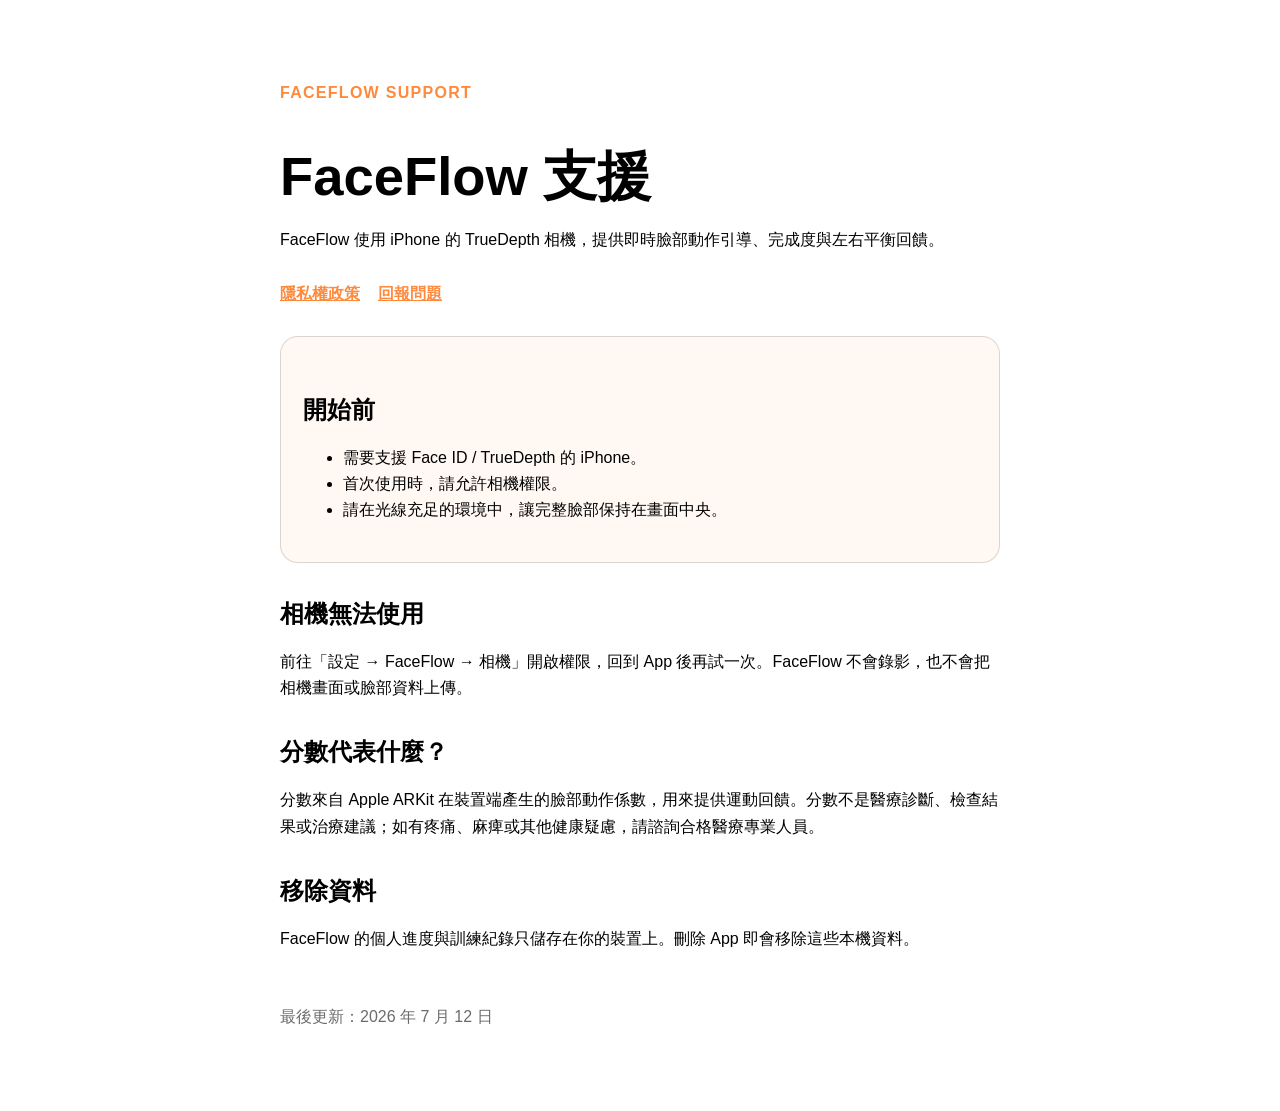
==== index.html @ c28bef28 "docs: publish FaceFlow support and privacy pages" ====
<!doctype html>
<html lang="zh-Hant">
<head>
  <meta charset="utf-8">
  <meta name="viewport" content="width=device-width, initial-scale=1">
  <title>FaceFlow 支援</title>
  <meta name="description" content="FaceFlow 臉部訓練 App 的支援與常見問題。">
  <link rel="stylesheet" href="styles.css">
</head>
<body>
<main>
  <p class="eyebrow">FaceFlow Support</p>
  <h1>FaceFlow 支援</h1>
  <p>FaceFlow 使用 iPhone 的 TrueDepth 相機，提供即時臉部動作引導、完成度與左右平衡回饋。</p>

  <nav>
    <a href="privacy.html">隱私權政策</a>
    <a href="https://github.com/tel0955850213/faceflow-support/issues/new">回報問題</a>
  </nav>

  <section class="card">
    <h2>開始前</h2>
    <ul>
      <li>需要支援 Face ID / TrueDepth 的 iPhone。</li>
      <li>首次使用時，請允許相機權限。</li>
      <li>請在光線充足的環境中，讓完整臉部保持在畫面中央。</li>
    </ul>
  </section>

  <h2>相機無法使用</h2>
  <p>前往「設定 → FaceFlow → 相機」開啟權限，回到 App 後再試一次。FaceFlow 不會錄影，也不會把相機畫面或臉部資料上傳。</p>

  <h2>分數代表什麼？</h2>
  <p>分數來自 Apple ARKit 在裝置端產生的臉部動作係數，用來提供運動回饋。分數不是醫療診斷、檢查結果或治療建議；如有疼痛、麻痺或其他健康疑慮，請諮詢合格醫療專業人員。</p>

  <h2>移除資料</h2>
  <p>FaceFlow 的個人進度與訓練紀錄只儲存在你的裝置上。刪除 App 即會移除這些本機資料。</p>

  <footer>最後更新：2026 年 7 月 12 日</footer>
</main>
</body>
</html>
---- styles.css ----
:root {
  color-scheme: light dark;
  font-family: -apple-system, BlinkMacSystemFont, "Segoe UI", sans-serif;
  line-height: 1.65;
  --accent: #ff8a3d;
  --surface: color-mix(in srgb, Canvas 94%, var(--accent) 6%);
  --border: color-mix(in srgb, CanvasText 14%, transparent);
}

body {
  margin: 0;
  background: Canvas;
  color: CanvasText;
}

main {
  width: min(720px, calc(100% - 40px));
  margin: 0 auto;
  padding: 64px 0 80px;
}

h1, h2 { line-height: 1.25; }
h1 { font-size: clamp(2rem, 7vw, 3.4rem); margin-bottom: 8px; }
h2 { margin-top: 36px; }

.eyebrow, a { color: var(--accent); }
.eyebrow { font-weight: 700; letter-spacing: .08em; text-transform: uppercase; }
.card {
  margin: 28px 0;
  padding: 22px;
  background: var(--surface);
  border: 1px solid var(--border);
  border-radius: 18px;
}

nav { display: flex; gap: 18px; margin: 28px 0; }
a { font-weight: 650; }
footer { margin-top: 52px; color: color-mix(in srgb, CanvasText 58%, transparent); }
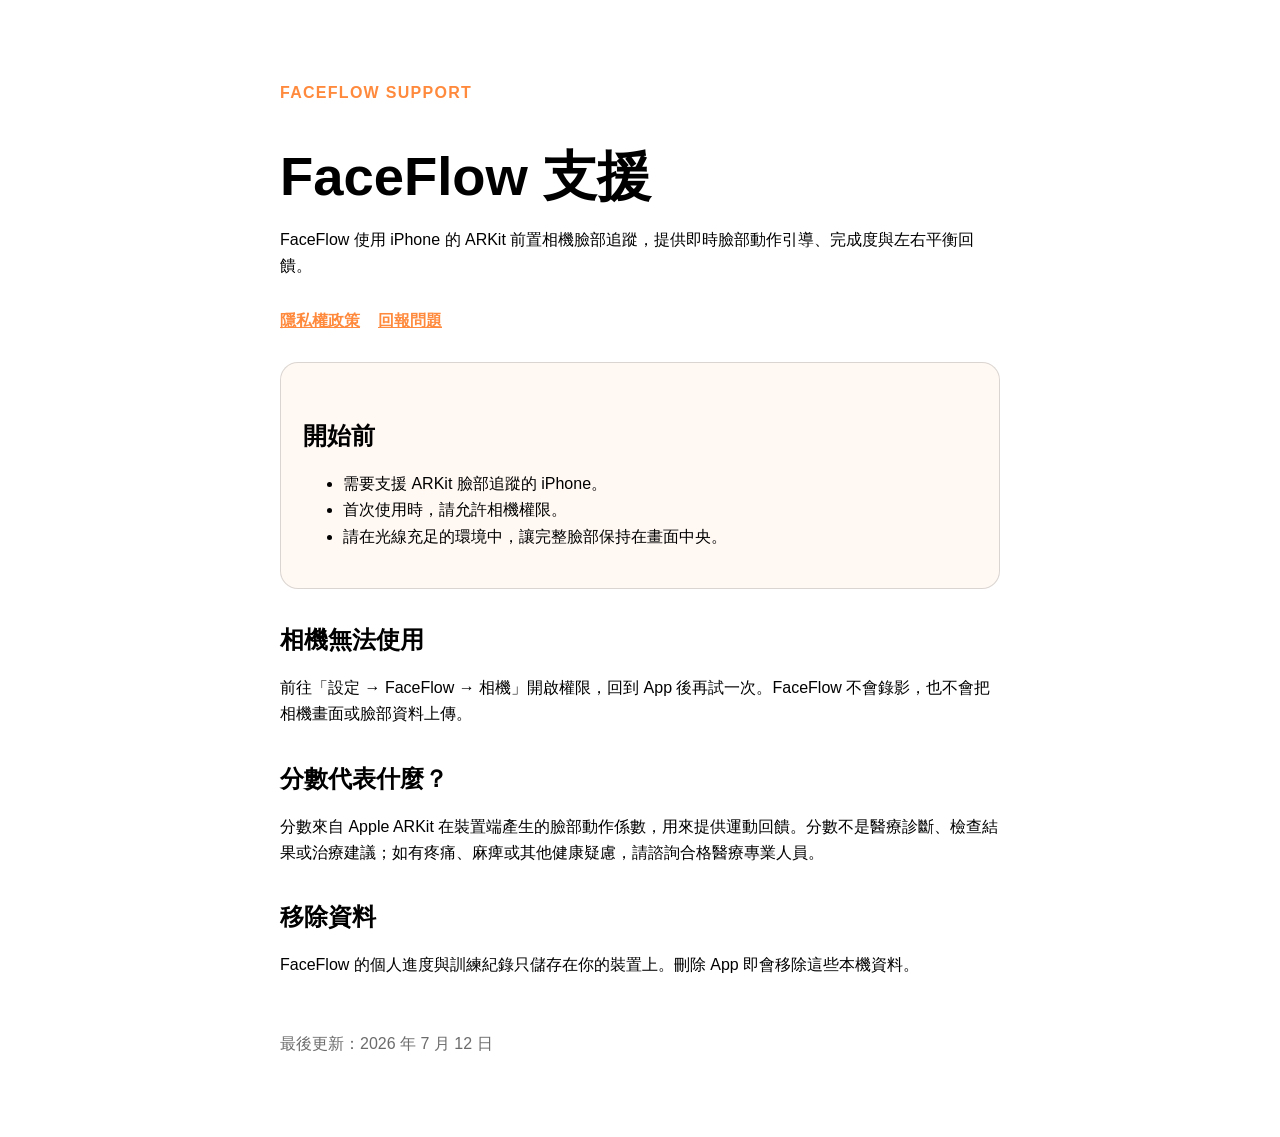
==== commit 1e00d657: "docs: align support copy with ARKit face tracking" ====
--- a/index.html
+++ b/index.html
@@ -11,7 +11,7 @@
 <main>
   <p class="eyebrow">FaceFlow Support</p>
   <h1>FaceFlow 支援</h1>
-  <p>FaceFlow 使用 iPhone 的 TrueDepth 相機，提供即時臉部動作引導、完成度與左右平衡回饋。</p>
+  <p>FaceFlow 使用 iPhone 的 ARKit 前置相機臉部追蹤，提供即時臉部動作引導、完成度與左右平衡回饋。</p>
 
   <nav>
     <a href="privacy.html">隱私權政策</a>
@@ -21,7 +21,7 @@
   <section class="card">
     <h2>開始前</h2>
     <ul>
-      <li>需要支援 Face ID / TrueDepth 的 iPhone。</li>
+      <li>需要支援 ARKit 臉部追蹤的 iPhone。</li>
       <li>首次使用時，請允許相機權限。</li>
       <li>請在光線充足的環境中，讓完整臉部保持在畫面中央。</li>
     </ul>
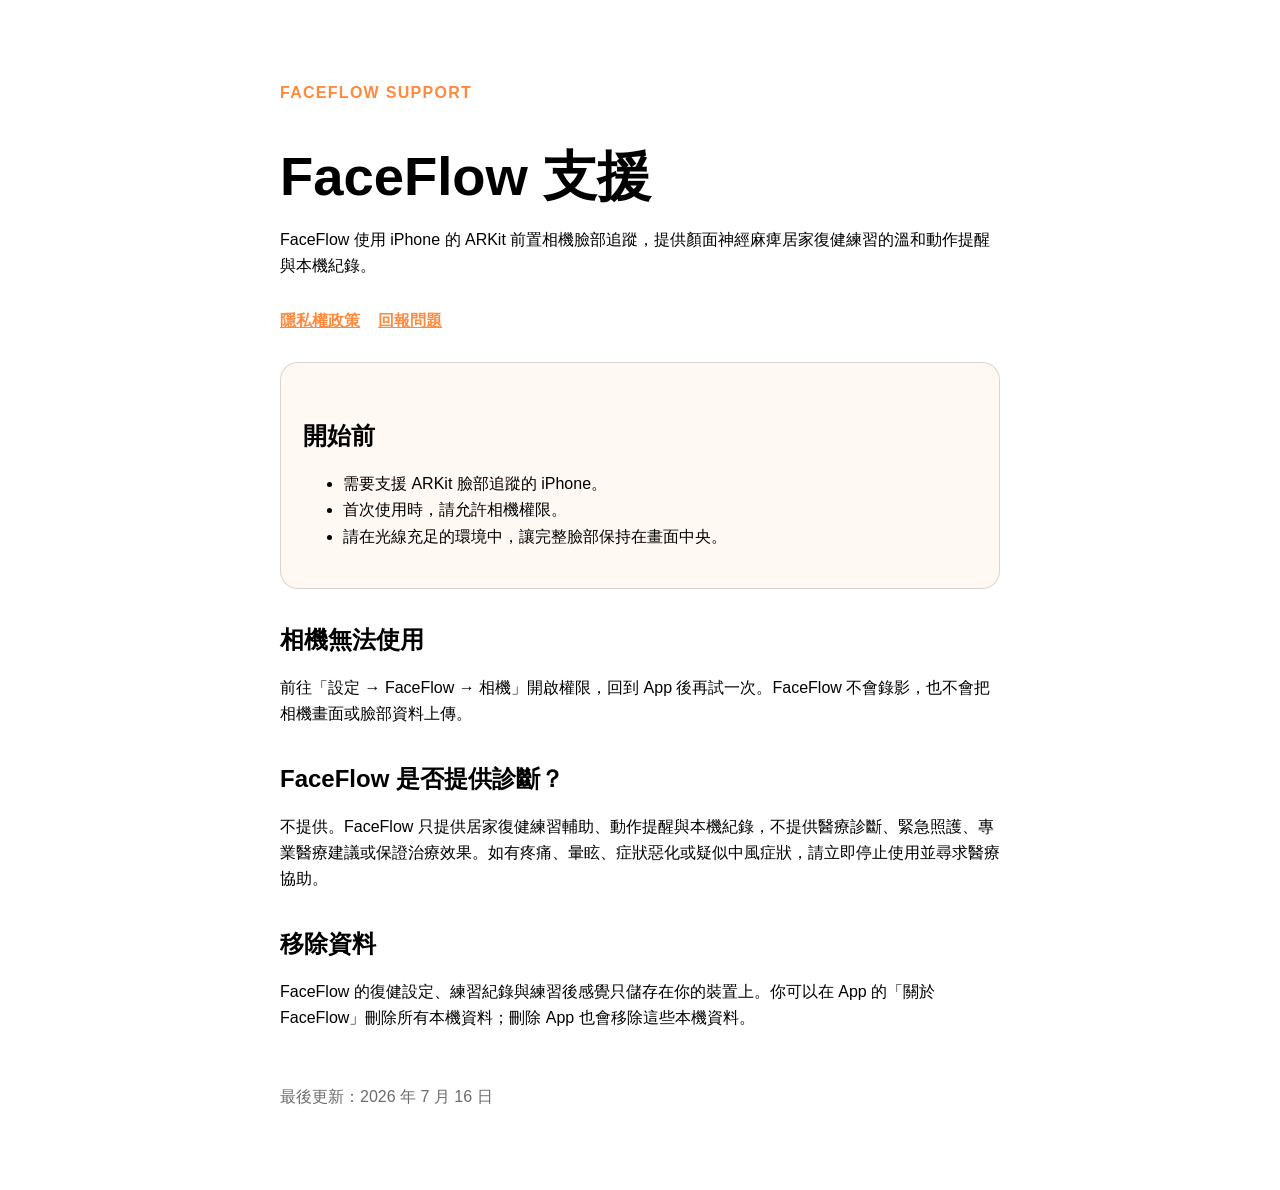
==== commit a83a5f60: "docs: update FaceFlow rehab privacy wording" ====
--- a/index.html
+++ b/index.html
@@ -4,14 +4,14 @@
   <meta charset="utf-8">
   <meta name="viewport" content="width=device-width, initial-scale=1">
   <title>FaceFlow 支援</title>
-  <meta name="description" content="FaceFlow 臉部訓練 App 的支援與常見問題。">
+  <meta name="description" content="FaceFlow 顏面神經麻痺居家復健輔助 App 的支援與常見問題。">
   <link rel="stylesheet" href="styles.css">
 </head>
 <body>
 <main>
   <p class="eyebrow">FaceFlow Support</p>
   <h1>FaceFlow 支援</h1>
-  <p>FaceFlow 使用 iPhone 的 ARKit 前置相機臉部追蹤，提供即時臉部動作引導、完成度與左右平衡回饋。</p>
+  <p>FaceFlow 使用 iPhone 的 ARKit 前置相機臉部追蹤，提供顏面神經麻痺居家復健練習的溫和動作提醒與本機紀錄。</p>
 
   <nav>
     <a href="privacy.html">隱私權政策</a>
@@ -30,13 +30,13 @@
   <h2>相機無法使用</h2>
   <p>前往「設定 → FaceFlow → 相機」開啟權限，回到 App 後再試一次。FaceFlow 不會錄影，也不會把相機畫面或臉部資料上傳。</p>
 
-  <h2>分數代表什麼？</h2>
-  <p>分數來自 Apple ARKit 在裝置端產生的臉部動作係數，用來提供運動回饋。分數不是醫療診斷、檢查結果或治療建議；如有疼痛、麻痺或其他健康疑慮，請諮詢合格醫療專業人員。</p>
+  <h2>FaceFlow 是否提供診斷？</h2>
+  <p>不提供。FaceFlow 只提供居家復健練習輔助、動作提醒與本機紀錄，不提供醫療診斷、緊急照護、專業醫療建議或保證治療效果。如有疼痛、暈眩、症狀惡化或疑似中風症狀，請立即停止使用並尋求醫療協助。</p>
 
   <h2>移除資料</h2>
-  <p>FaceFlow 的個人進度與訓練紀錄只儲存在你的裝置上。刪除 App 即會移除這些本機資料。</p>
+  <p>FaceFlow 的復健設定、練習紀錄與練習後感覺只儲存在你的裝置上。你可以在 App 的「關於 FaceFlow」刪除所有本機資料；刪除 App 也會移除這些本機資料。</p>
 
-  <footer>最後更新：2026 年 7 月 12 日</footer>
+  <footer>最後更新：2026 年 7 月 16 日</footer>
 </main>
 </body>
 </html>
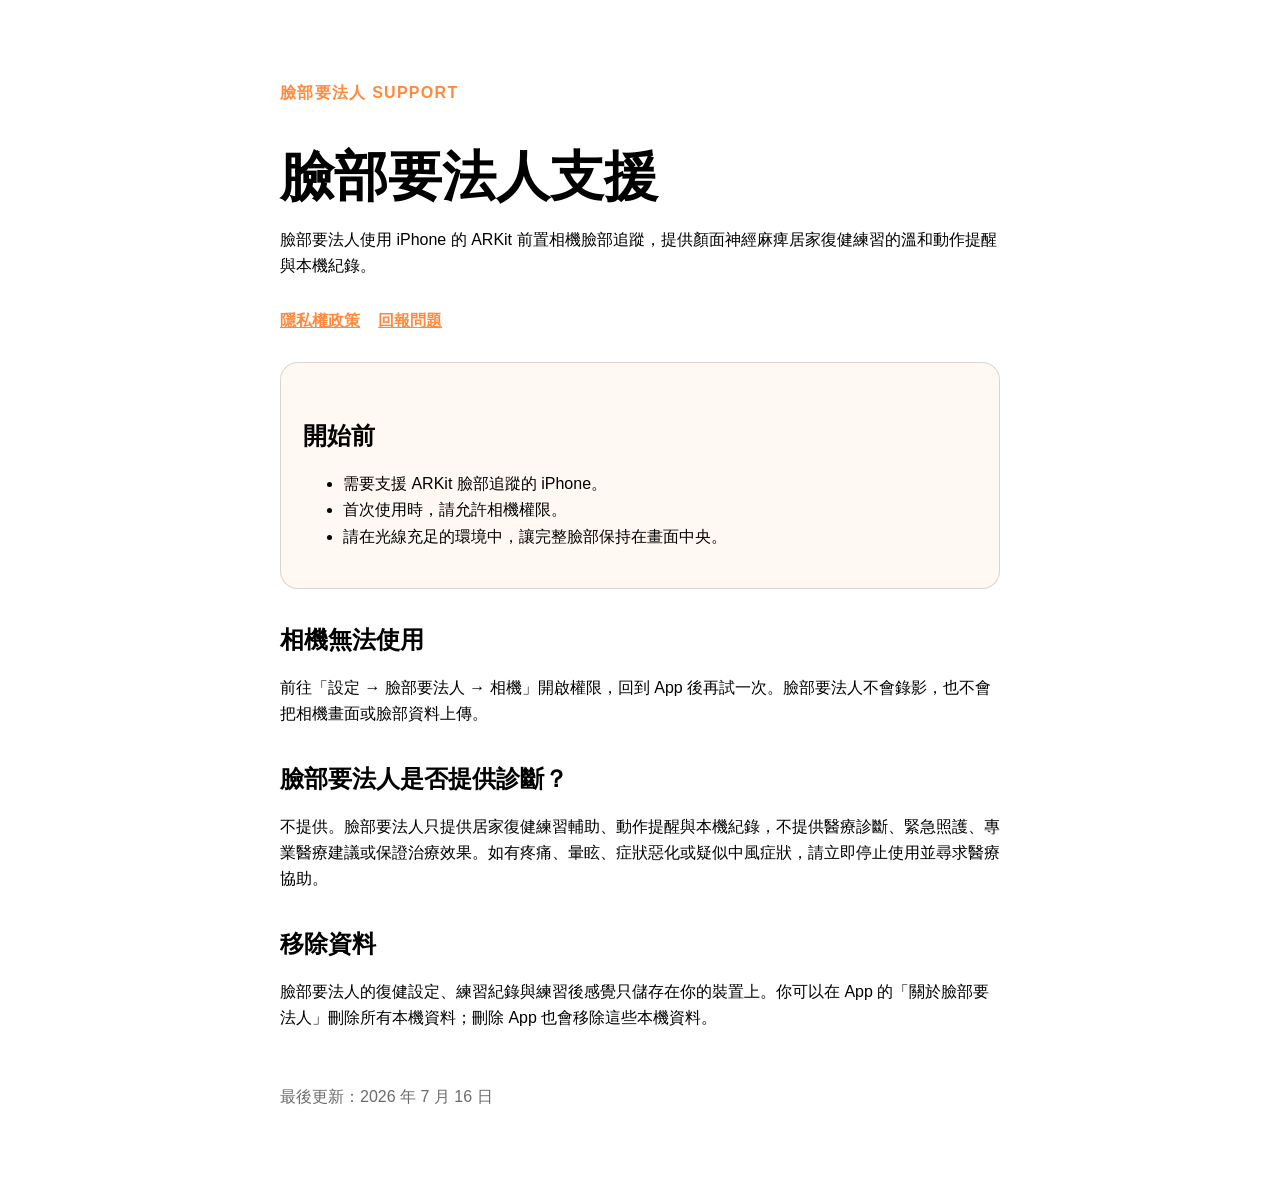
==== commit 95cd27f1: "docs: rename FaceFlow support pages" ====
--- a/index.html
+++ b/index.html
@@ -3,15 +3,15 @@
 <head>
   <meta charset="utf-8">
   <meta name="viewport" content="width=device-width, initial-scale=1">
-  <title>FaceFlow 支援</title>
-  <meta name="description" content="FaceFlow 顏面神經麻痺居家復健輔助 App 的支援與常見問題。">
+  <title>臉部要法人支援</title>
+  <meta name="description" content="臉部要法人顏面神經麻痺居家復健輔助 App 的支援與常見問題。">
   <link rel="stylesheet" href="styles.css">
 </head>
 <body>
 <main>
-  <p class="eyebrow">FaceFlow Support</p>
-  <h1>FaceFlow 支援</h1>
-  <p>FaceFlow 使用 iPhone 的 ARKit 前置相機臉部追蹤，提供顏面神經麻痺居家復健練習的溫和動作提醒與本機紀錄。</p>
+  <p class="eyebrow">臉部要法人 Support</p>
+  <h1>臉部要法人支援</h1>
+  <p>臉部要法人使用 iPhone 的 ARKit 前置相機臉部追蹤，提供顏面神經麻痺居家復健練習的溫和動作提醒與本機紀錄。</p>
 
   <nav>
     <a href="privacy.html">隱私權政策</a>
@@ -28,13 +28,13 @@
   </section>
 
   <h2>相機無法使用</h2>
-  <p>前往「設定 → FaceFlow → 相機」開啟權限，回到 App 後再試一次。FaceFlow 不會錄影，也不會把相機畫面或臉部資料上傳。</p>
+  <p>前往「設定 → 臉部要法人 → 相機」開啟權限，回到 App 後再試一次。臉部要法人不會錄影，也不會把相機畫面或臉部資料上傳。</p>
 
-  <h2>FaceFlow 是否提供診斷？</h2>
-  <p>不提供。FaceFlow 只提供居家復健練習輔助、動作提醒與本機紀錄，不提供醫療診斷、緊急照護、專業醫療建議或保證治療效果。如有疼痛、暈眩、症狀惡化或疑似中風症狀，請立即停止使用並尋求醫療協助。</p>
+  <h2>臉部要法人是否提供診斷？</h2>
+  <p>不提供。臉部要法人只提供居家復健練習輔助、動作提醒與本機紀錄，不提供醫療診斷、緊急照護、專業醫療建議或保證治療效果。如有疼痛、暈眩、症狀惡化或疑似中風症狀，請立即停止使用並尋求醫療協助。</p>
 
   <h2>移除資料</h2>
-  <p>FaceFlow 的復健設定、練習紀錄與練習後感覺只儲存在你的裝置上。你可以在 App 的「關於 FaceFlow」刪除所有本機資料；刪除 App 也會移除這些本機資料。</p>
+  <p>臉部要法人的復健設定、練習紀錄與練習後感覺只儲存在你的裝置上。你可以在 App 的「關於臉部要法人」刪除所有本機資料；刪除 App 也會移除這些本機資料。</p>
 
   <footer>最後更新：2026 年 7 月 16 日</footer>
 </main>
